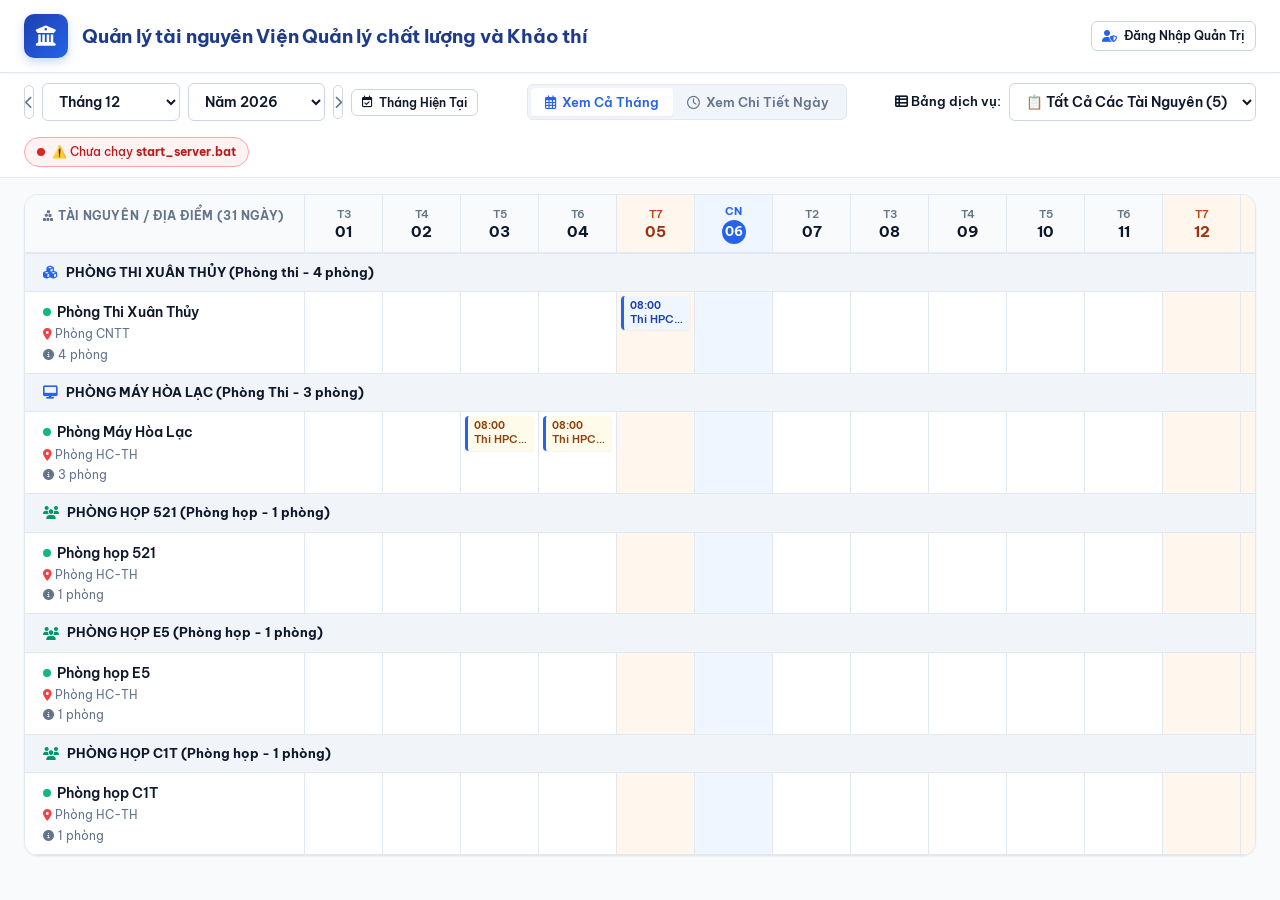
==== index.html @ f18ea9c8 "Cập nhật code lần 1" ====
<!DOCTYPE html>
<html lang="vi">
<head>
    <meta charset="UTF-8">
    <meta name="viewport" content="width=device-width, initial-scale=1.0">
    <title>Quản lý tài nguyên Viện Quản lý chất lượng và Khảo thí</title>

    <!-- Google Fonts: Be Vietnam Pro -->
    <link rel="preconnect" href="https://fonts.googleapis.com">
    <link rel="preconnect" href="https://fonts.gstatic.com" crossorigin>
    <link href="https://fonts.googleapis.com/css2?family=Be+Vietnam+Pro:ital,wght@0,300;0,400;0,500;0,600;0,700;0,800;1,400&display=swap" rel="stylesheet">

    <!-- Font Awesome Icons 6.5 -->
    <link rel="stylesheet" href="https://cdnjs.cloudflare.com/ajax/libs/font-awesome/6.5.2/css/all.min.css">

    <!-- Custom Stylesheet -->
    <link rel="stylesheet" href="style.css">
</head>
<body>

    <!-- ================= APP HEADER ================= -->
    <header class="app-header">
        <div class="header-container" style="justify-content: space-between;">
            <div class="brand-section">
                <div class="logo-badge">
                    <i class="fa-solid fa-building-columns"></i>
                </div>
                <div>
                    <h1 class="brand-title">Quản lý tài nguyên Viện Quản lý chất lượng và Khảo thí</h1>
                </div>
            </div>
            <div class="header-actions" style="display: flex; align-items: center; gap: 10px;">
                <a href="admin.html" class="btn btn-secondary btn-sm" onclick="try{sessionStorage.removeItem('weblich_auth_user');localStorage.removeItem('weblich_auth_user');}catch(e){}" style="display: inline-flex; align-items: center; gap: 7px; font-weight: 600;">
                    <i class="fa-solid fa-user-shield" style="color: #2563eb;"></i> Đăng Nhập Quản Trị
                </a>
            </div>
        </div>
    </header>

    <!-- ================= SUB-TOOLBAR ================= -->
    <section class="sub-toolbar">
        <div class="toolbar-container">
            <!-- 1. Bộ điều hướng Lịch 12 Tháng & Ngày -->
            <div class="date-navigator">
                <button class="btn-nav" onclick="navigateMonth(-1)" title="Tháng trước">
                    <i class="fa-solid fa-chevron-left"></i>
                </button>
                
                <!-- Chọn 12 Tháng -->
                <select id="monthSelector" class="form-control select-compact" onchange="onMonthChange(this.value)">
                    <option value="0">Tháng 1</option>
                    <option value="1">Tháng 2</option>
                    <option value="2">Tháng 3</option>
                    <option value="3">Tháng 4</option>
                    <option value="4">Tháng 5</option>
                    <option value="5">Tháng 6</option>
                    <option value="6">Tháng 7</option>
                    <option value="7">Tháng 8</option>
                    <option value="8">Tháng 9</option>
                    <option value="9">Tháng 10</option>
                    <option value="10">Tháng 11</option>
                    <option value="11">Tháng 12</option>
                </select>

                <!-- Chọn Năm -->
                <select id="yearSelector" class="form-control select-compact" onchange="onYearChange(this.value)">
                    <option value="2025">Năm 2025</option>
                    <option value="2026">Năm 2026</option>
                    <option value="2027">Năm 2027</option>
                    <option value="2028">Năm 2028</option>
                </select>

                <button class="btn-nav" onclick="navigateMonth(1)" title="Tháng tiếp theo">
                    <i class="fa-solid fa-chevron-right"></i>
                </button>

                <button class="btn btn-secondary btn-sm" onclick="goToCurrentMonth()">
                    <i class="fa-regular fa-calendar-check"></i> Tháng Hiện Tại
                </button>
            </div>

            <!-- 2. Chọn Chế Độ Xem (Cả Tháng vs Chi Tiết Ngày) -->
            <div class="view-mode-toggle">
                <button id="btnViewMonth" class="view-btn active" onclick="switchViewMode('MONTH')">
                    <i class="fa-regular fa-calendar-days"></i> Xem Cả Tháng
                </button>
                <button id="btnViewDay" class="view-btn" onclick="switchViewMode('DAY')">
                    <i class="fa-regular fa-clock"></i> Xem Chi Tiết Ngày
                </button>
            </div>

            <!-- 3. Chọn Hiển Thị Theo Bảng Dịch Vụ -->
            <div class="service-table-selector">
                <label for="serviceTableSelect" class="selector-label">
                    <i class="fa-solid fa-table-list"></i> Bảng dịch vụ:
                </label>
                <select id="serviceTableSelect" class="form-control select-service" onchange="onServiceTableChange(this.value)">
                    <option value="ALL">📋 Tất Cả Các Dịch Vụ</option>
                    <!-- Render tự động các bảng dịch vụ -->
                </select>
            </div>

            <!-- 4. Huy hiệu trạng thái Tự động cập nhật -->
            <div class="auto-save-pill" id="autoSavePill" title="Dữ liệu hiển thị tự động cập nhật thời gian thực từ trang quản trị">
                <span class="pulse-dot"></span>
                <span>Dữ liệu: <b>Thời gian thực</b></span>
            </div>
        </div>
    </section>

    <!-- ================= MAIN CONTENT ================= -->
    <main class="main-container">
        <!-- Banner thông tin bảng dịch vụ đang chọn -->
        <div id="activeServiceInfoBanner" class="service-banner" style="display: none;">
            <!-- Render từ JS -->
        </div>

        <!-- Timeline / Calendar Scheduler Container -->
        <div class="scheduler-card">
            <div class="scheduler-wrapper" id="schedulerWrapper">
                <div class="timeline-table" id="timelineTable">
                    <!-- Hàng Tiêu Đề Cột (Ngày trong tháng hoặc Giờ trong ngày) -->
                    <div class="timeline-header-row" id="timelineHeaderRow">
                        <div class="resource-header-cell" id="resourceHeaderTitle">
                            <i class="fa-solid fa-cubes-stacked"></i> TÀI NGUYÊN / ĐỊA ĐIỂM
                        </div>
                        <div class="columns-track" id="columnsTrack">
                            <!-- Render tự động 30/31 ngày trong tháng hoặc các giờ -->
                        </div>
                    </div>

                    <!-- Thân Lịch Đa Tài Nguyên / Theo Bảng Dịch Vụ -->
                    <div id="timelineBody">
                        <!-- Render các bảng dịch vụ và tài nguyên từ app.js -->
                    </div>
                </div>
            </div>
        </div>
    </main>

    <!-- ================= MODAL: CHI TIẾT LỊCH ================= -->
    <div class="modal-backdrop" id="bookingDetailModal">
        <div class="modal-card">
            <div class="modal-header">
                <div class="modal-title">
                    <i class="fa-solid fa-circle-info" style="color: #2563eb;"></i> Thông Tin Lịch Sử Dụng
                </div>
                <button class="btn-close" onclick="closeModal('bookingDetailModal')">&times;</button>
            </div>
            <div class="modal-body" id="bookingDetailContent"></div>
            <div class="modal-footer" id="detailModalActions"></div>
        </div>
    </div>

    <!-- Container Toast thông báo -->
    <div class="toast-container" id="toastContainer"></div>

    <!-- Scripts -->
    <script src="sheet_data.js"></script>
    <script src="data.js"></script>
    <script src="app.js"></script>
</body>
</html>
---- style.css ----
/* ==========================================================================
   STYLE.CSS - Quản lý tài nguyên Viện Quản lý chất lượng và Khảo thí
   Thiết kế chuẩn Enterprise Dashboard: Hiện đại, Trực quan, Xem Lịch Cả Tháng
   ========================================================================== */

:root {
    --primary: #2563eb;
    --primary-hover: #1d4ed8;
    --primary-light: #eff6ff;
    --primary-border: #bfdbfe;

    --success: #10b981;
    --success-light: #ecfdf5;
    --warning: #f59e0b;
    --warning-light: #fffbeb;
    --danger: #ef4444;
    --danger-light: #fef2f2;
    --purple: #8b5cf6;
    --purple-light: #f5f3ff;

    --bg-main: #f8fafc;
    --bg-card: #ffffff;
    --bg-subtle: #f1f5f9;

    --text-main: #0f172a;
    --text-muted: #64748b;
    --text-subtle: #94a3b8;

    --border: #e2e8f0;
    --border-dark: #cbd5e1;

    --shadow-sm: 0 1px 2px 0 rgb(0 0 0 / 0.05);
    --shadow-md: 0 4px 6px -1px rgb(0 0 0 / 0.1), 0 2px 4px -2px rgb(0 0 0 / 0.1);
    --shadow-lg: 0 10px 15px -3px rgb(0 0 0 / 0.1), 0 4px 6px -4px rgb(0 0 0 / 0.1);
    --shadow-xl: 0 20px 25px -5px rgb(0 0 0 / 0.1), 0 8px 10px -6px rgb(0 0 0 / 0.1);

    --radius-sm: 6px;
    --radius-md: 10px;
    --radius-lg: 14px;
    --radius-full: 9999px;

    --hour-width: 90px;
    --month-day-width: 78px;
    --resource-col-width: 280px;
}

* {
    margin: 0;
    padding: 0;
    box-sizing: border-box;
}

body {
    font-family: 'Be Vietnam Pro', -apple-system, BlinkMacSystemFont, 'Segoe UI', Roboto, sans-serif;
    background-color: var(--bg-main);
    color: var(--text-main);
    line-height: 1.5;
    -webkit-font-smoothing: antialiased;
}

/* ---------------- App Header ---------------- */
.app-header {
    background: #ffffff;
    border-bottom: 1px solid var(--border);
    position: sticky;
    top: 0;
    z-index: 40;
    box-shadow: var(--shadow-sm);
}

.header-container {
    max-width: 1800px;
    margin: 0 auto;
    padding: 14px 24px;
    display: flex;
    align-items: center;
    justify-content: flex-start;
}

.brand-section {
    display: flex;
    align-items: center;
    gap: 14px;
}

.logo-badge {
    width: 44px;
    height: 44px;
    border-radius: var(--radius-md);
    background: linear-gradient(135deg, #1e40af, #2563eb);
    color: white;
    display: flex;
    align-items: center;
    justify-content: center;
    font-size: 20px;
    box-shadow: 0 4px 10px rgba(37, 99, 235, 0.25);
}

.brand-title {
    font-size: 19px;
    font-weight: 700;
    color: #1e3a8a;
    letter-spacing: -0.01em;
}

/* ---------------- Sub-toolbar ---------------- */
.sub-toolbar {
    background: #ffffff;
    border-bottom: 1px solid var(--border);
    padding: 10px 24px;
}

.toolbar-container {
    max-width: 1800px;
    margin: 0 auto;
    display: flex;
    align-items: center;
    justify-content: space-between;
    flex-wrap: wrap;
    gap: 16px;
}

/* Date / Month Navigator */
.date-navigator {
    display: flex;
    align-items: center;
    gap: 8px;
}

.btn-nav {
    width: 34px;
    height: 34px;
    border-radius: var(--radius-sm);
    border: 1px solid var(--border-dark);
    background: #ffffff;
    cursor: pointer;
    display: flex;
    align-items: center;
    justify-content: center;
    color: var(--text-muted);
    font-size: 13px;
    transition: all 0.15s ease;
}
.btn-nav:hover {
    color: var(--primary);
    border-color: var(--primary);
    background: var(--primary-light);
}

.select-compact {
    padding: 6px 10px;
    font-size: 13.5px;
    font-weight: 600;
    color: var(--text-main);
    border: 1px solid var(--border-dark);
    border-radius: var(--radius-sm);
    background-color: #ffffff;
    cursor: pointer;
}
.select-compact:focus {
    outline: none;
    border-color: var(--primary);
}

/* View Mode Toggle */
.view-mode-toggle {
    display: flex;
    background: #f1f5f9;
    padding: 3px;
    border-radius: var(--radius-sm);
    border: 1px solid var(--border);
}

.view-btn {
    display: flex;
    align-items: center;
    gap: 6px;
    padding: 6px 14px;
    font-size: 13px;
    font-weight: 600;
    border: none;
    background: transparent;
    color: var(--text-muted);
    border-radius: 4px;
    cursor: pointer;
    transition: all 0.15s ease;
    font-family: inherit;
}

.view-btn.active {
    background: #ffffff;
    color: var(--primary);
    box-shadow: var(--shadow-sm);
}

/* Service Table Selector */
.service-table-selector {
    display: flex;
    align-items: center;
    gap: 8px;
}

.selector-label {
    font-size: 13px;
    font-weight: 600;
    color: var(--text-main);
    white-space: nowrap;
}

.select-service {
    padding: 7px 14px;
    font-size: 13.5px;
    font-weight: 600;
    color: #1e3a8a;
    background: #eff6ff;
    border: 1px solid var(--primary-border);
    border-radius: var(--radius-sm);
    cursor: pointer;
    min-width: 220px;
}
.select-service:focus {
    outline: none;
    border-color: var(--primary);
    box-shadow: 0 0 0 3px rgba(37, 99, 235, 0.15);
}

/* Buttons */
.btn {
    display: inline-flex;
    align-items: center;
    justify-content: center;
    gap: 6px;
    padding: 7px 14px;
    font-size: 13px;
    font-weight: 600;
    font-family: inherit;
    border-radius: var(--radius-sm);
    border: 1px solid transparent;
    cursor: pointer;
    transition: all 0.15s ease;
    text-decoration: none;
    white-space: nowrap;
}

.btn-primary {
    background-color: var(--primary);
    color: #ffffff;
}
.btn-primary:hover {
    background-color: var(--primary-hover);
}

.btn-secondary {
    background-color: #ffffff;
    color: var(--text-main);
    border-color: var(--border-dark);
}
.btn-secondary:hover {
    background-color: var(--bg-subtle);
    border-color: var(--text-muted);
}

.btn-outline-primary {
    background-color: var(--primary-light);
    color: var(--primary);
    border-color: var(--primary-border);
}

.btn-sm {
    padding: 5px 10px;
    font-size: 12px;
}

/* ---------------- Main Content Layout ---------------- */
.main-container {
    max-width: 1800px;
    margin: 16px auto;
    padding: 0 24px;
}

/* Auto Save Status Badge */
.auto-save-pill {
    display: inline-flex;
    align-items: center;
    gap: 7px;
    background: #f0fdf4;
    border: 1px solid #bbf7d0;
    color: #166534;
    padding: 5px 12px;
    border-radius: var(--radius-full);
    font-size: 12px;
    font-weight: 500;
    white-space: nowrap;
}
.pulse-dot {
    width: 8px;
    height: 8px;
    background: #16a34a;
    border-radius: 50%;
    box-shadow: 0 0 0 0 rgba(22, 163, 74, 0.7);
    animation: pulse 1.8s infinite;
}
@keyframes pulse {
    0% { transform: scale(0.95); box-shadow: 0 0 0 0 rgba(22, 163, 74, 0.7); }
    70% { transform: scale(1); box-shadow: 0 0 0 6px rgba(22, 163, 74, 0); }
    100% { transform: scale(0.95); box-shadow: 0 0 0 0 rgba(22, 163, 74, 0); }
}

/* Service Info Banner */
.service-banner {
    background: #eff6ff;
    border: 1px solid #bfdbfe;
    border-radius: var(--radius-md);
    padding: 10px 18px;
    margin-bottom: 14px;
    display: flex;
    align-items: center;
    justify-content: space-between;
    font-size: 13.5px;
    color: #1e40af;
}

/* ---------------- Timeline Scheduler View ---------------- */
.scheduler-card {
    background: #ffffff;
    border: 1px solid var(--border);
    border-radius: var(--radius-lg);
    box-shadow: var(--shadow-sm);
    overflow: hidden;
}

.scheduler-wrapper {
    overflow-x: auto;
    position: relative;
    max-height: calc(100vh - 200px);
}

.timeline-table {
    display: grid;
    position: relative;
    width: max-content;
}

/* Timeline Header Row */
.timeline-header-row {
    display: flex;
    background: #f8fafc;
    border-bottom: 2px solid var(--border);
    position: sticky;
    top: 0;
    z-index: 20;
}

.resource-header-cell {
    width: var(--resource-col-width);
    min-width: var(--resource-col-width);
    padding: 12px 18px;
    font-size: 12px;
    font-weight: 700;
    text-transform: uppercase;
    color: var(--text-muted);
    letter-spacing: 0.05em;
    border-right: 1px solid var(--border);
    background: #f8fafc;
    position: sticky;
    left: 0;
    z-index: 25;
}

.columns-track {
    display: flex;
}

/* Hour Header (Day View) */
.hour-header-cell {
    width: var(--hour-width);
    min-width: var(--hour-width);
    text-align: center;
    padding: 10px 0;
    font-size: 12.5px;
    font-weight: 600;
    color: var(--text-muted);
    border-right: 1px dashed var(--border);
}

/* Day Header (Month View - 30/31 days) */
.day-header-cell {
    width: var(--month-day-width);
    min-width: var(--month-day-width);
    text-align: center;
    padding: 8px 4px;
    border-right: 1px solid var(--border);
    display: flex;
    flex-direction: column;
    justify-content: center;
    align-items: center;
    background: #f8fafc;
}

.day-header-dow {
    font-size: 11px;
    font-weight: 600;
    color: var(--text-muted);
    text-transform: uppercase;
}

.day-header-num {
    font-size: 15px;
    font-weight: 700;
    color: var(--text-main);
    line-height: 1.2;
}

/* Weekend & Today highlights in Month View */
.day-weekend {
    background-color: #fff7ed !important;
}
.day-weekend .day-header-dow {
    color: #c2410c;
}
.day-weekend .day-header-num {
    color: #9a3412;
}

.day-today {
    background-color: #eff6ff !important;
}
.day-today .day-header-dow {
    color: #2563eb;
    font-weight: 700;
}
.day-today .day-header-num {
    background: #2563eb;
    color: #ffffff;
    width: 24px;
    height: 24px;
    border-radius: 50%;
    display: flex;
    align-items: center;
    justify-content: center;
    font-size: 13px;
}

/* Category Group Row (Service Header) */
.category-group-row {
    background: #f1f5f9;
    border-bottom: 1px solid var(--border);
    padding: 9px 18px;
    font-size: 13px;
    font-weight: 700;
    color: #0f172a;
    display: flex;
    align-items: center;
    gap: 8px;
    position: sticky;
    left: 0;
    z-index: 15;
}

/* Resource Item Row */
.resource-row {
    display: flex;
    border-bottom: 1px solid var(--border);
    min-height: 72px;
    transition: background-color 0.1s ease;
}

.resource-row:hover {
    background-color: #fafbfc;
}

.resource-info-cell {
    width: var(--resource-col-width);
    min-width: var(--resource-col-width);
    padding: 10px 18px;
    border-right: 1px solid var(--border);
    background: #ffffff;
    position: sticky;
    left: 0;
    z-index: 10;
    box-shadow: 2px 0 5px rgba(0,0,0,0.02);
    display: flex;
    flex-direction: column;
    justify-content: center;
}

.resource-name {
    font-size: 13.5px;
    font-weight: 600;
    color: var(--text-main);
    display: flex;
    align-items: center;
    gap: 6px;
}

.resource-meta {
    font-size: 11.5px;
    color: var(--text-muted);
    margin-top: 3px;
    display: flex;
    align-items: center;
    gap: 8px;
}

/* Slots Track (Day View) */
.slots-track {
    display: flex;
    flex: 1;
    position: relative;
    background-image: repeating-linear-gradient(
        to right,
        transparent,
        transparent calc(var(--hour-width) - 1px),
        var(--border) calc(var(--hour-width) - 1px),
        var(--border) var(--hour-width)
    );
    cursor: default;
}

/* Booking Block Element (Day View) */
.booking-block {
    position: absolute;
    top: 8px;
    bottom: 8px;
    border-radius: var(--radius-sm);
    padding: 6px 10px;
    font-size: 12px;
    line-height: 1.3;
    overflow: hidden;
    cursor: pointer;
    transition: transform 0.15s ease, box-shadow 0.15s ease;
    box-shadow: var(--shadow-sm);
    display: flex;
    flex-direction: column;
    justify-content: space-between;
    z-index: 5;
    border-left: 4px solid #2563eb;
    background: #eff6ff;
    color: #1e3a8a;
}
.booking-block:hover {
    transform: translateY(-2px);
    box-shadow: var(--shadow-md);
    z-index: 8;
}
.booking-block.status-pending {
    background: #fffbeb;
    color: #92400e;
    border-left-color: #f59e0b;
}

/* Month Grid Cells (Month View) */
.month-cells-track {
    display: flex;
}

.month-day-cell {
    width: var(--month-day-width);
    min-width: var(--month-day-width);
    border-right: 1px solid var(--border);
    padding: 4px;
    display: flex;
    flex-direction: column;
    gap: 4px;
    min-height: 80px;
    cursor: default;
    transition: background-color 0.12s ease;
}
.month-day-cell:hover {
    background-color: #f8fafc;
}
.month-day-cell.day-weekend {
    background-color: #fffbf5;
}
.month-day-cell.day-today {
    background-color: #f0f7ff;
}

/* Event Chip in Month View */
.month-event-chip {
    padding: 4px 6px;
    border-radius: 4px;
    font-size: 11px;
    line-height: 1.25;
    background: #eff6ff;
    color: #1e40af;
    border-left: 3px solid #2563eb;
    box-shadow: 0 1px 2px rgba(0,0,0,0.05);
    cursor: pointer;
    transition: all 0.12s ease;
    overflow: hidden;
}
.month-event-chip:hover {
    transform: scale(1.02);
    box-shadow: var(--shadow-md);
}
.month-event-chip.status-pending {
    background: #fffbeb;
    color: #92400e;
    border-left-color: #f59e0b;
}
.event-time {
    font-weight: 700;
    font-size: 10px;
    display: block;
}
.event-title {
    font-weight: 600;
    white-space: nowrap;
    overflow: hidden;
    text-overflow: ellipsis;
    display: block;
}

/* ---------------- Modals ---------------- */
.modal-backdrop {
    position: fixed;
    inset: 0;
    background: rgba(15, 23, 42, 0.45);
    backdrop-filter: blur(4px);
    display: flex;
    align-items: center;
    justify-content: center;
    z-index: 100;
    opacity: 0;
    pointer-events: none;
    transition: opacity 0.2s ease;
}
.modal-backdrop.active {
    opacity: 1;
    pointer-events: auto;
}

.modal-card {
    background: #ffffff;
    width: 90%;
    max-width: 600px;
    border-radius: var(--radius-lg);
    box-shadow: var(--shadow-xl);
    overflow: hidden;
    max-height: 90vh;
    display: flex;
    flex-direction: column;
}

.modal-header {
    padding: 16px 22px;
    border-bottom: 1px solid var(--border);
    display: flex;
    align-items: center;
    justify-content: space-between;
}

.modal-title {
    font-size: 16.5px;
    font-weight: 700;
    color: var(--text-main);
    display: flex;
    align-items: center;
    gap: 10px;
}

.btn-close {
    width: 32px;
    height: 32px;
    border-radius: var(--radius-sm);
    border: none;
    background: transparent;
    cursor: pointer;
    color: var(--text-muted);
    font-size: 18px;
    display: flex;
    align-items: center;
    justify-content: center;
}
.btn-close:hover {
    background: var(--bg-subtle);
    color: var(--text-main);
}

.modal-body {
    padding: 22px;
    overflow-y: auto;
}

.modal-footer {
    padding: 14px 22px;
    border-top: 1px solid var(--border);
    background: #f8fafc;
    display: flex;
    align-items: center;
    justify-content: flex-end;
    gap: 10px;
}

/* Form Controls */
.form-group {
    margin-bottom: 16px;
}

.form-label {
    display: block;
    font-size: 13px;
    font-weight: 600;
    color: var(--text-main);
    margin-bottom: 6px;
}
.form-label .required {
    color: var(--danger);
    margin-left: 2px;
}

.form-control {
    width: 100%;
    padding: 8px 12px;
    font-size: 13.5px;
    font-family: inherit;
    border: 1px solid var(--border-dark);
    border-radius: var(--radius-sm);
    background: #ffffff;
    color: var(--text-main);
}
.form-control:focus {
    outline: none;
    border-color: var(--primary);
    box-shadow: 0 0 0 3px rgba(37, 99, 235, 0.15);
}

.form-row {
    display: grid;
    grid-template-columns: 1fr 1fr;
    gap: 14px;
}

.checkbox-group {
    display: grid;
    grid-template-columns: 1fr 1fr;
    gap: 8px;
    padding: 8px 0;
}
.checkbox-item {
    display: flex;
    align-items: center;
    gap: 8px;
    font-size: 13px;
    color: var(--text-main);
    cursor: pointer;
}

/* Toast Notifications */
.toast-container {
    position: fixed;
    bottom: 24px;
    right: 24px;
    z-index: 150;
    display: flex;
    flex-direction: column;
    gap: 10px;
}
.toast {
    padding: 12px 18px;
    border-radius: var(--radius-md);
    background: #1e293b;
    color: #ffffff;
    font-size: 13.5px;
    box-shadow: var(--shadow-lg);
    display: flex;
    align-items: center;
    gap: 10px;
    animation: toastIn 0.25s ease forwards;
}
.toast-success { background: #065f46; color: #ecfdf5; }
.toast-error { background: #991b1b; color: #fef2f2; }
.toast-info { background: #1e40af; color: #eff6ff; }

@keyframes toastIn {
    from { opacity: 0; transform: translateY(10px); }
    to { opacity: 1; transform: translateY(0); }
}

@media (max-width: 900px) {
    .toolbar-container { flex-direction: column; align-items: flex-start; }
    .form-row { grid-template-columns: 1fr; }
}
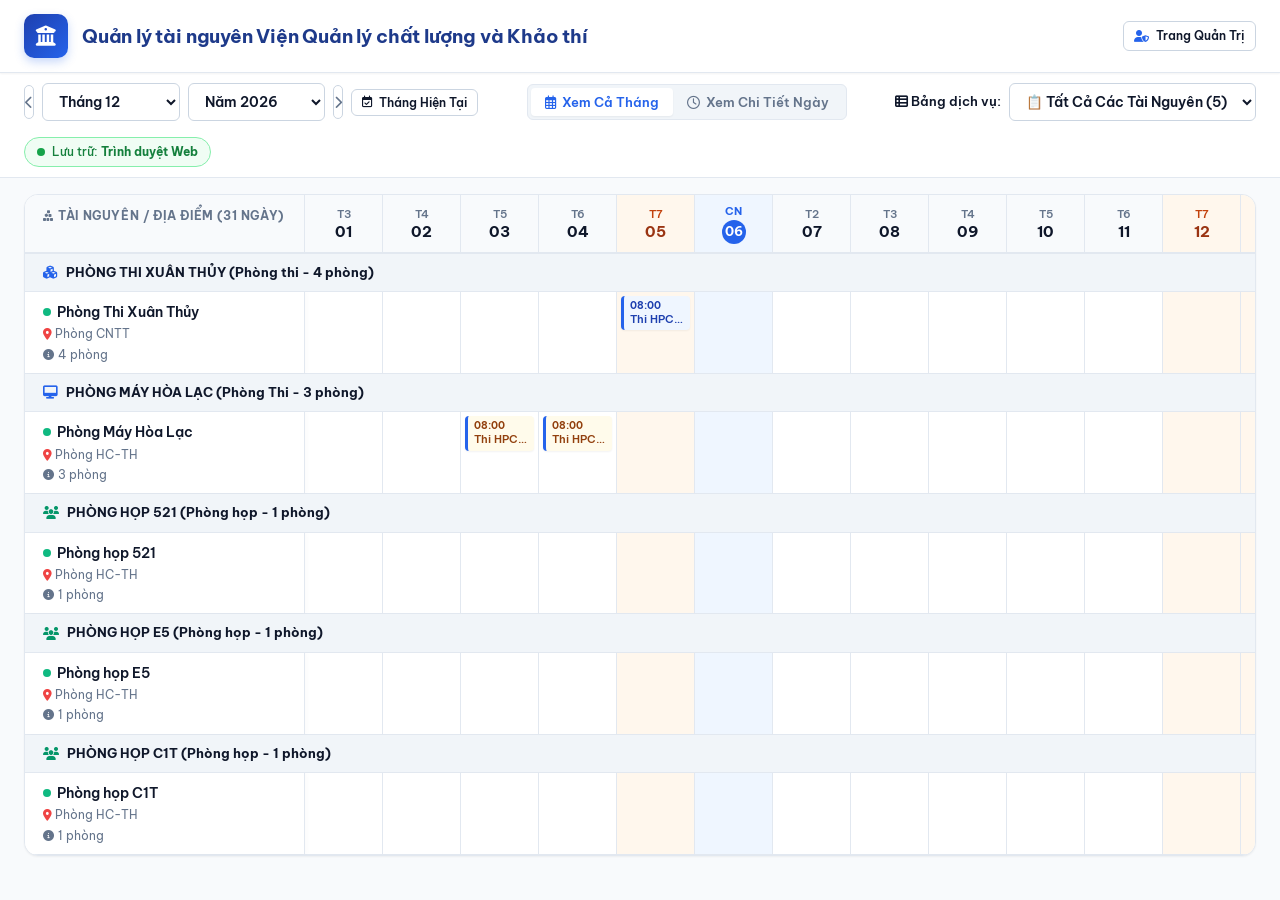
==== commit e5bbdb75: "Fix: Khac phuc canh bao start_server khi chay tren Web/GitHub va toi uu giao dien phe duyet" ====
--- a/index.html
+++ b/index.html
@@ -30,8 +30,8 @@
                 </div>
             </div>
             <div class="header-actions" style="display: flex; align-items: center; gap: 10px;">
-                <a href="admin.html" class="btn btn-secondary btn-sm" onclick="try{sessionStorage.removeItem('weblich_auth_user');localStorage.removeItem('weblich_auth_user');}catch(e){}" style="display: inline-flex; align-items: center; gap: 7px; font-weight: 600;">
-                    <i class="fa-solid fa-user-shield" style="color: #2563eb;"></i> Đăng Nhập Quản Trị
+                <a href="admin.html" class="btn btn-secondary btn-sm" style="display: inline-flex; align-items: center; gap: 7px; font-weight: 600;">
+                    <i class="fa-solid fa-user-shield" style="color: #2563eb;"></i> Trang Quản Trị
                 </a>
             </div>
         </div>
